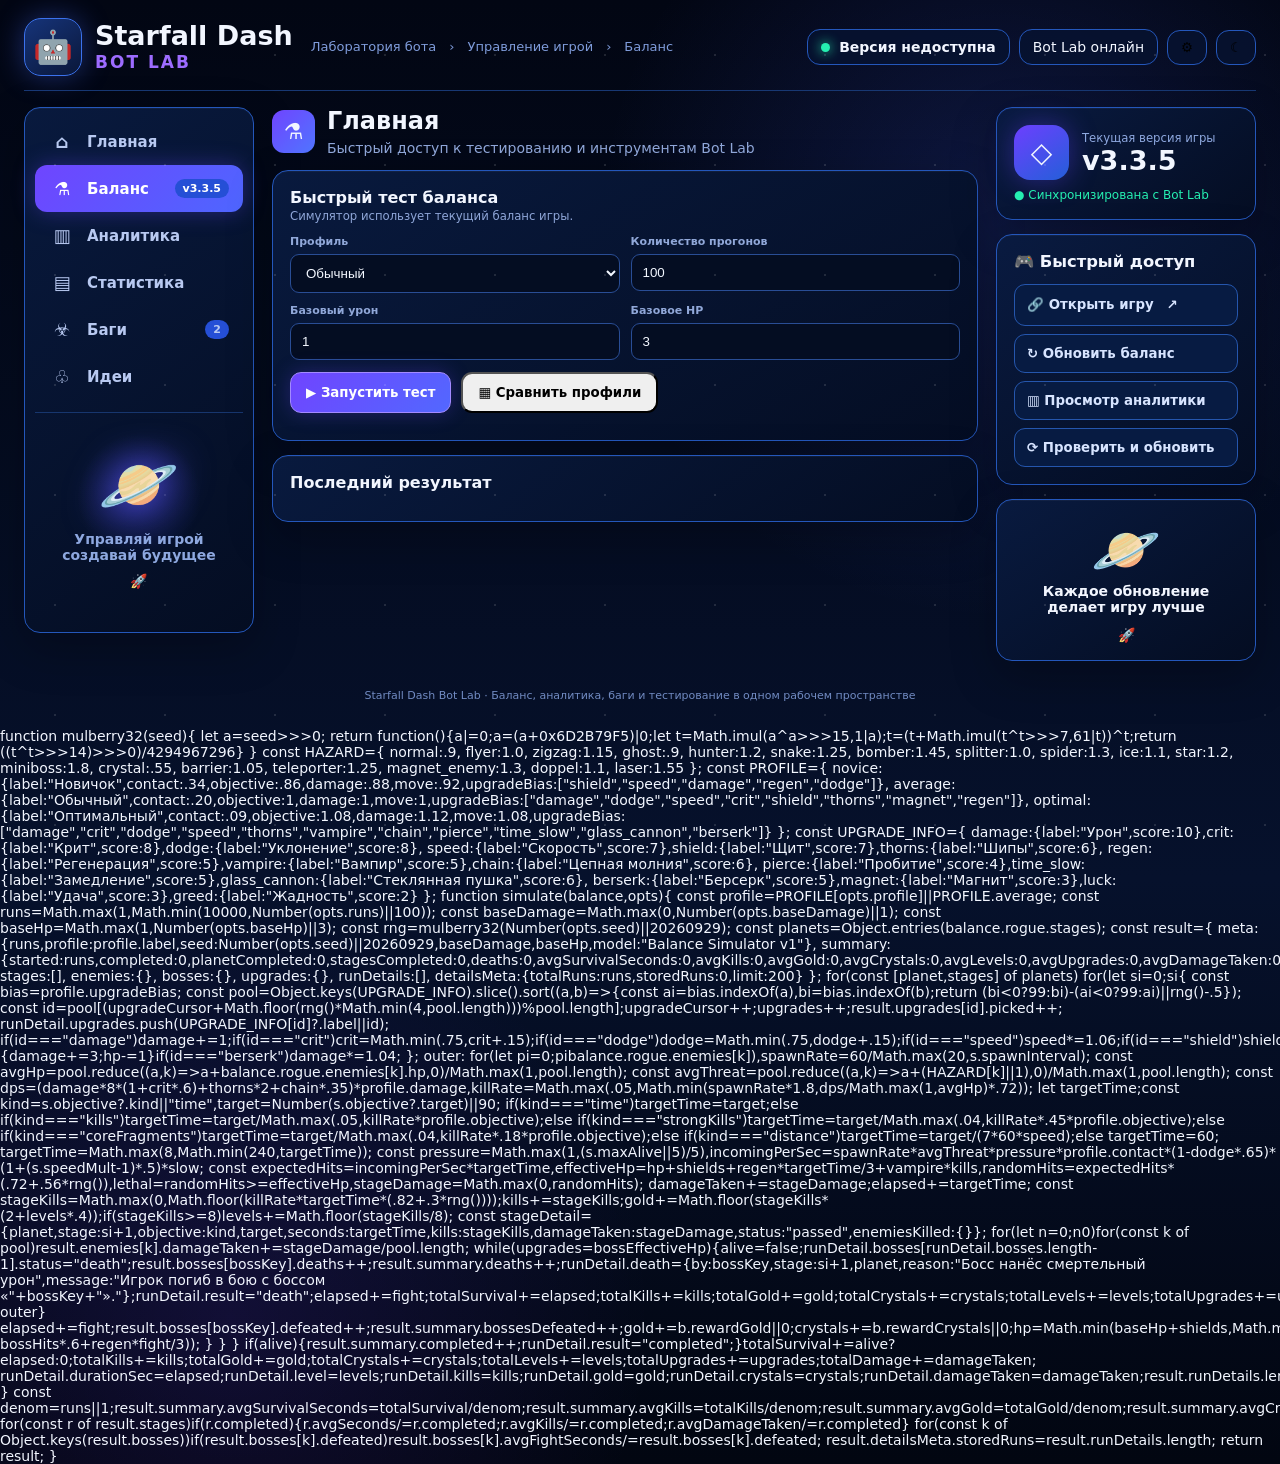
==== bot-lab/index.html @ e933d853 "Add web Bot Lab for GitHub Pages" ====
<!doctype html><html lang="ru"><head><meta charset="utf-8"><meta name="viewport" content="width=device-width,initial-scale=1"><title>Starfall Dash — Bot Lab</title><style>
:root{--bg:#030817;--panel:#071532;--panel2:#0a1b40;--panel3:#0d2350;--line:#2457bb;--line2:#3474ef;--text:#f2f6ff;--muted:#8fa6d8;--violet:#6f4cff;--violet2:#9a6cff;--cyan:#39ddff;--good:#25efb1;--danger:#ff557b}
*{box-sizing:border-box}html,body{margin:0;min-height:100%;background:var(--bg);color:var(--text);font:14px Inter,system-ui,-apple-system,Segoe UI,sans-serif}body{background:radial-gradient(circle at 78% 15%,rgba(67,94,255,.18),transparent 25%),radial-gradient(circle at 18% 90%,rgba(119,55,255,.13),transparent 25%),linear-gradient(180deg,#020613,#06112c 60%,#020611);overflow-x:hidden}body:before{content:"";position:fixed;inset:0;pointer-events:none;opacity:.12;background-image:radial-gradient(#fff 1px,transparent 1px);background-size:110px 110px}.app{max-width:1520px;margin:auto;padding:18px 24px 26px}.topbar{min-height:72px;display:flex;align-items:center;justify-content:space-between;gap:18px;border-bottom:1px solid #183873;padding-bottom:14px;margin-bottom:16px}.brand{display:flex;align-items:center;gap:13px;min-width:250px}.brand-icon{width:58px;height:58px;border-radius:17px;display:grid;place-items:center;font-size:32px;background:linear-gradient(145deg,#16347a,#0a1739);border:1px solid #3b72ed;box-shadow:0 0 28px rgba(71,105,255,.38)}.brand h1{margin:0;font-size:27px;line-height:1.05}.brand h1 span{display:block;color:#9d6cff;font-size:17px;letter-spacing:2px;margin-top:4px}.crumbs{color:#7f9cdb;font-size:13px;flex:1}.top-status{display:flex;align-items:center;gap:9px}.status,.top-chip{padding:9px 13px;border:1px solid #2457bb;border-radius:13px;background:rgba(7,19,48,.84);white-space:nowrap}.status{display:flex;gap:9px;align-items:center}.dot{width:9px;height:9px;border-radius:50%;background:var(--good);box-shadow:0 0 12px var(--good)}.layout{display:grid;grid-template-columns:230px minmax(0,1fr) 260px;gap:18px;align-items:start}.sidebar,.rightbar,.workspace{min-width:0}.side-card,.right-card,.panel{background:linear-gradient(145deg,rgba(9,27,65,.92),rgba(4,13,34,.94));border:1px solid #2457bb;border-radius:16px;box-shadow:0 16px 45px rgba(0,0,0,.25),inset 0 1px rgba(255,255,255,.04)}.side-card{padding:10px}.nav-btn{width:100%;border:0;background:transparent;color:#b8c9f1;padding:13px 14px;border-radius:12px;display:flex;align-items:center;gap:12px;font-size:15px;font-weight:800;text-align:left;cursor:pointer}.nav-btn:hover{background:#0b2451;color:#fff}.nav-btn.on{background:linear-gradient(135deg,#6f45ff,#4e66ff);color:#fff;box-shadow:0 0 22px rgba(101,73,255,.34)}.nav-icon{width:26px;text-align:center;font-size:18px}.nav-count{margin-left:auto;background:#254fd6;border-radius:10px;padding:3px 8px;font-size:11px}.side-art{height:210px;margin-top:12px;display:grid;place-items:center;text-align:center;padding:18px;color:#8ea8df;background:radial-gradient(circle at 50% 40%,rgba(77,80,255,.28),transparent 38%);border-top:1px solid #17366e}.planet-art{font-size:65px;filter:drop-shadow(0 0 20px #5e55ff);margin-bottom:8px}.right-card{padding:17px;margin-bottom:14px}.version-box{display:flex;align-items:center;gap:13px}.cube{width:55px;height:55px;border-radius:16px;display:grid;place-items:center;font-size:28px;background:linear-gradient(145deg,#6d3fff,#245fd9);box-shadow:0 0 28px rgba(101,66,255,.4)}.right-card h3{margin:0 0 6px}.version-big{font-size:27px;font-weight:900}.goodline{color:var(--good);font-size:12px;margin-top:8px}.quick{display:grid;gap:8px;margin-top:13px}.quick button,.action-btn{border:1px solid #2556ad;background:#071b42;color:#d7e4ff;border-radius:11px;padding:11px 12px;text-align:left;font-weight:750;cursor:pointer}.quick button:hover,.action-btn:hover{border-color:#5e85ff;background:#0b2452}.workspace section{display:none}.workspace section.active{display:block}.hero-title{display:flex;align-items:center;justify-content:space-between;gap:12px;margin-bottom:14px}.hero-title h2{margin:0;font-size:24px}.hero-title p{margin:5px 0 0;color:var(--muted)}.hero-icon{width:43px;height:43px;border-radius:12px;background:linear-gradient(135deg,#7044ff,#4f75ff);display:grid;place-items:center;font-size:22px}.title-left{display:flex;align-items:center;gap:12px}.panel{padding:17px;margin-bottom:14px}.panel-head{display:flex;justify-content:space-between;align-items:center;gap:12px;margin-bottom:12px}.panel-head h3{margin:0;font-size:16px}.panel-head small{color:var(--muted)}.balance-version{display:grid;grid-template-columns:1fr auto auto;gap:12px;align-items:center}.sync-badge{color:var(--good);border:1px solid #1c9879;border-radius:10px;padding:6px 10px;font-size:11px}.version-pill{font-size:20px;font-weight:900;background:linear-gradient(135deg,#6f49ff,#566cff);padding:9px 15px;border-radius:12px;box-shadow:0 0 20px rgba(102,72,255,.35)}.history-summary{display:flex;justify-content:space-between;align-items:center;gap:12px;border-top:1px solid #183568;padding-top:12px;margin-top:13px}.history-list .bug{margin:8px 0}.actions{display:flex;gap:10px;flex-wrap:wrap}.primary{border:1px solid #a38aff!important;background:linear-gradient(135deg,#7044ff,#5268ff)!important;color:#fff!important;box-shadow:0 0 20px rgba(101,70,255,.28)}button{font-family:inherit}.actions button{padding:11px 15px;border-radius:11px;font-weight:800;cursor:pointer}.balance-nav{display:flex;gap:8px;flex-wrap:wrap;margin-bottom:13px}.balance-nav-btn{border:1px solid #2457bb;background:#071a40;color:#aec5f5;border-radius:10px;padding:10px 14px;font-weight:800;cursor:pointer}.balance-nav-btn.active{background:linear-gradient(135deg,#7044ff,#4f6dff);color:#fff;border-color:#a98cff}.hidden{display:none!important}.balance-split{display:grid;grid-template-columns:310px minmax(0,1fr);gap:12px;min-height:560px}.entity-list,.entity-editor{background:rgba(4,15,38,.55);border:1px solid #173d83;border-radius:13px;overflow:hidden}.list-tools{display:flex;gap:7px;padding:10px;border-bottom:1px solid #173d83}.list-tools input{flex:1}.enemy-row{width:100%;border:0;border-bottom:1px solid #132f65;background:transparent;color:#dbe7ff;padding:10px;display:grid;grid-template-columns:35px 1fr 18px;gap:9px;align-items:center;text-align:left;cursor:pointer}.enemy-row:hover{background:#0b2452}.enemy-row.active{background:linear-gradient(90deg,#193e9c,#172d72);box-shadow:inset 3px 0 #8b63ff}.enemy-avatar{width:31px;height:31px;border-radius:9px;display:grid;place-items:center;background:#102d66;font-size:17px}.enemy-row small,.planet-title small,.stage-row small,.boss-card small,.modifier-card small{display:block;color:#829bd0;font-size:11px;margin-top:3px}.chev{color:#7fa0e5;font-size:21px}.entity-editor{padding:19px}.editor-head{display:flex;justify-content:space-between;gap:12px;align-items:flex-start}.eyebrow{font-size:10px;letter-spacing:1.5px;color:#8b6cff}.editor-head h2{margin:4px 0;font-size:22px}.editor-head p{color:var(--muted);margin:0}.entity-badge{border:1px solid #315fbf;border-radius:10px;padding:7px 10px;color:#bcd1ff}.subtabs{display:flex;gap:7px;margin:18px 0 14px}.subtab{border:1px solid #244f9f;background:#081a3e;color:#9fb7eb;border-radius:9px;padding:8px 12px}.subtab.active{background:#6944f5;color:#fff}.form-grid{display:grid;grid-template-columns:repeat(2,minmax(0,1fr));gap:11px}.field{display:flex;flex-direction:column;gap:6px}.field span{color:#91a8d9;font-size:11px;font-weight:800}.field input,.field select,.field textarea,.list-tools input{width:100%;border:1px solid #294d95;border-radius:9px;background:#040d22;color:#f3f7ff;padding:10px 11px;outline:none}.field input:focus,.field select:focus,.field textarea:focus{border-color:#6e86ff;box-shadow:0 0 0 2px rgba(102,88,255,.13)}.hint-card{margin-top:14px;padding:11px 13px;border:1px solid #1d427f;background:#081a3c;color:#9eb5e7;border-radius:10px}.editor-actions{display:flex;justify-content:flex-end;gap:9px;margin-top:16px}.editor-actions button{padding:10px 13px;border-radius:10px;cursor:pointer}.secondary{border:1px solid #2b56a5;background:#081a3e;color:#bcd0f4}.planet-card{border:1px solid #204b9b;border-radius:13px;background:#07183a;margin-bottom:11px;overflow:hidden}.planet-title{display:flex;justify-content:space-between;align-items:center;padding:14px 15px}.planet-title>div{display:flex;align-items:center;gap:10px}.planet-orb{width:31px;height:31px;border-radius:9px;display:grid;place-items:center;background:#183878;color:#a98aff}.stage-row{border-top:1px solid #16366f}.stage-row summary{list-style:none;display:grid;grid-template-columns:35px 1fr 20px;align-items:center;gap:10px;padding:12px 15px;cursor:pointer}.stage-row summary::-webkit-details-marker{display:none}.stage-row[open] .stage-arrow{transform:rotate(180deg)}.stage-num{width:28px;height:28px;border-radius:8px;background:#183b7b;display:grid;place-items:center;color:#b8d0ff;font-weight:900}.stage-body{padding:0 15px 15px;border-top:1px solid #102e63}.pool-title{font-size:12px;color:#92a9db;font-weight:800;margin:13px 0 8px}.pool-grid{display:flex;flex-wrap:wrap;gap:6px}.pool-chip{border:1px solid #234b96;border-radius:8px;padding:6px 8px;background:#081a3c;color:#bcd0f3;font-size:11px}.pool-chip:has(input:checked){border-color:#785cff;background:#201759;color:#fff}.pool-chip input{margin-right:5px}.boss-card{display:grid;grid-template-columns:48px 1fr;gap:12px;border:1px solid #214d9c;border-radius:13px;padding:13px;margin-bottom:10px;background:#071a3d}.boss-icon{width:44px;height:44px;border-radius:12px;display:grid;place-items:center;background:#1b2c67;font-size:24px}.boss-main>b{font-size:16px}.compact-settings{display:grid;grid-template-columns:48px 1fr;gap:12px;border:1px solid #214d9c;border-radius:13px;padding:16px}.compact-settings .form-grid{grid-column:1/-1}.settings-icon{width:44px;height:44px;border-radius:12px;background:#183b7b;display:grid;place-items:center;font-size:22px}.compact-settings h3{margin:2px 0 5px}.compact-settings p{margin:0;color:var(--muted)}.modifier-grid,.overview-grid{display:grid;grid-template-columns:repeat(3,1fr);gap:11px}.modifier-card,.overview-card{border:1px solid #214d9c;border-radius:13px;padding:14px;background:#071a3d}.modifier-card>b,.overview-card>b{display:block;font-size:16px}.modifier-card small,.overview-card small{margin-bottom:10px}.overview-card strong{display:block;margin-top:10px}.mini-bars{height:70px;display:flex;align-items:end;gap:7px;margin-top:12px}.mini-bars i{flex:1;background:linear-gradient(180deg,#8b61ff,#315fe5);border-radius:5px 5px 2px 2px}.metric-grid{display:grid;grid-template-columns:repeat(4,1fr);gap:10px}.metric{border:1px solid #204b97;background:#071a3d;border-radius:12px;padding:12px;color:#91a8d8}.metric b{display:block;color:#fff;font-size:19px;margin-top:5px}.table-wrap{overflow:auto}.table{width:100%;border-collapse:collapse}.table th,.table td{padding:9px;border-bottom:1px solid #16356b;text-align:left}.table th{color:#8fa9dc;font-size:11px}.bug{border:1px solid #204b97;background:#071a3d;border-radius:11px;padding:12px}.bug-title{font-weight:850}.bug-meta{display:flex;gap:6px;flex-wrap:wrap;margin-top:8px}.pill{display:inline-block;border:1px solid #2a57a8;border-radius:8px;padding:4px 7px;color:#bcd0f4;font-size:11px}.bug-content{margin-top:10px;color:#b7c9ec}.bug-actions{display:flex;gap:7px;flex-wrap:wrap}.bug-actions button{border:1px solid #2b56a5;background:#091d43;color:#cbd9f6;padding:7px 9px;border-radius:8px;cursor:pointer}.filter-row{display:grid;grid-template-columns:repeat(4,1fr);gap:9px}.footer-note{margin-top:14px;text-align:center;color:#718bc2;font-size:11px}@media(max-width:1150px){.layout{grid-template-columns:190px minmax(0,1fr)}.rightbar{display:none}.metric-grid{grid-template-columns:repeat(3,1fr)}}@media(max-width:800px){.app{padding:10px}.topbar{align-items:flex-start}.crumbs{display:none}.top-status .top-chip{display:none}.layout{display:block}.sidebar{margin-bottom:10px}.side-card{display:flex;overflow:auto}.nav-btn{min-width:120px;justify-content:center}.side-art{display:none}.balance-split{grid-template-columns:1fr}.entity-list{max-height:310px;overflow:auto}.modifier-grid,.overview-grid{grid-template-columns:1fr}.form-grid{grid-template-columns:1fr}.metric-grid{grid-template-columns:repeat(2,1fr)}.balance-version{grid-template-columns:1fr}.filter-row{grid-template-columns:1fr 1fr}}
</style></head><body>
<div class="app">
<header class="topbar">
  <div class="brand"><div class="brand-icon">🤖</div><div><h1>Starfall Dash <span>BOT LAB</span></h1></div></div>
  <div class="crumbs">Лаборатория бота　›　Управление игрой　›　Баланс</div>
  <div class="top-status"><div class="status"><i class="dot"></i><b id="gameVersion">Игра v—</b></div><div class="top-chip"><i class="dot"></i> Bot Lab онлайн</div><button class="top-chip" type="button">⚙</button><button class="top-chip" type="button">☾</button></div>
</header>
<div class="layout">
<aside class="sidebar"><div class="side-card">
  <button class="nav-btn" data-x="test"><span class="nav-icon">⌂</span>Главная</button>
  <button class="nav-btn on" data-x="bal"><span class="nav-icon">⚗</span>Баланс <span class="nav-count" id="navVersion">v3.3.5</span></button>
  <button class="nav-btn" data-x="analytics"><span class="nav-icon">▥</span>Аналитика</button>
  <button class="nav-btn" data-x="stats"><span class="nav-icon">▤</span>Статистика</button>
  <button class="nav-btn" data-x="bugs"><span class="nav-icon">☣</span>Баги <span class="nav-count">2</span></button>
  <button class="nav-btn" type="button" onclick="location.href='/ideas?token='+encodeURIComponent(t)"><span class="nav-icon">♧</span>Идеи</button>
  <div class="side-art"><div><div class="planet-art">🪐</div><b>Управляй игрой<br>создавай будущее</b><div style="margin-top:10px">🚀</div></div></div>
</div></aside>
<main class="workspace">
<section id="test" class="active">
  <div class="hero-title"><div class="title-left"><div class="hero-icon">⚗</div><div><h2>Главная</h2><p>Быстрый доступ к тестированию и инструментам Bot Lab</p></div></div></div>
  <div class="panel"><div class="panel-head"><div><h3>Быстрый тест баланса</h3><small>Симулятор использует текущий баланс игры.</small></div></div><div class="form-grid"><label class="field"><span>Профиль</span><select id="p"><option value="average">Обычный</option><option value="novice">Новичок</option><option value="optimal">Оптимальный</option></select></label><label class="field"><span>Количество прогонов</span><input id="n" type="number" value="100"></label><label class="field"><span>Базовый урон</span><input id="d" type="number" value="1"></label><label class="field"><span>Базовое HP</span><input id="hp" type="number" value="3"></label></div><div class="actions" style="margin-top:12px"><button id="go" class="primary">▶ Запустить тест</button><button id="all">▦ Сравнить профили</button></div><div id="msg" style="margin-top:10px;color:#8fa9dc"></div></div>
  <div class="panel"><div class="panel-head"><h3>Последний результат</h3></div><div id="sum" class="metric-grid"></div></div>
</section>
<section id="stats">
  <div class="hero-title"><div class="title-left"><div class="hero-icon">▤</div><div><h2>Статистика теста</h2><p>Не только цифры: кто кого победил, где погиб игрок, как прошёл каждый этап и какие улучшения были выбраны.</p></div></div></div>
  <div class="panel"><div id="statsSum" class="metric-grid"></div></div>
  <div class="panel"><h3>Что произошло в тесте</h3><div id="statsStory"></div></div>
  <div class="panel"><h3>Каждый забег</h3><div id="statsRuns"></div></div>
  <div class="panel"><h3>Этапы</h3><div class="table-wrap"><table class="table" id="st"></table></div></div>
  <div class="panel"><h3>Враги — кто кого победил</h3><div class="table-wrap"><table class="table" id="en"></table></div></div>
  <div class="panel"><h3>Боссы</h3><div class="table-wrap"><table class="table" id="bo"></table></div></div>
  <div class="panel"><h3>Улучшения</h3><div id="up"></div></div>
</section>
<section id="analytics">
  <div class="hero-title"><div class="title-left"><div class="hero-icon">▥</div><div><h2>Аналитика игры</h2><p>Реальные игровые сессии, забеги и результаты игроков.</p></div></div><div class="actions"><button id="analyticsRefresh">↻ Обновить</button><button id="analyticsClear">Очистить</button></div></div>
  <div id="analyticsMsg" class="footer-note"></div><div id="analyticsSum" class="metric-grid"></div>
  <div class="panel"><h3>Сессии</h3><div class="table-wrap"><table class="table" id="analyticsSessions"></table></div></div>
  <div class="panel"><div class="form-grid"><div><h3>Режимы</h3><div id="analyticsModes"></div></div><div><h3>Персонажи</h3><div id="analyticsCharacters"></div></div><div><h3>Этапы</h3><div id="analyticsStages"></div></div><div><h3>Улучшения</h3><div id="analyticsUpgrades"></div></div></div><h3 style="margin-top:18px">Причины смерти</h3><div id="analyticsDeaths"></div></div>
</section>
<section id="bal">
  <div class="hero-title"><div class="title-left"><div class="hero-icon">⚗</div><div><h2>Баланс игры</h2><p>Настройка врагов, этапов, планет и механик игры</p></div></div></div>
  <div class="panel">
    <div class="balance-version"><div><b>📦 Версия баланса</b> <span class="sync-badge">● Синхронизирована с игрой</span><div style="margin-top:8px;color:#829bd0;font-size:12px">Последнее обновление: <span id="balanceUpdated">—</span></div></div><div class="version-pill" id="balanceVersion">v—</div><button class="action-btn" onclick="document.getElementById('historyPanel').scrollIntoView({behavior:'smooth'})">История обновлений <span id="updateHistoryCount">(0)</span>　›</button></div>
  </div>
  <div class="panel"><div class="actions"><button id="gh" class="primary">☁️ Сохранить в GitHub</button><button id="loc">💾 Сохранить черновик</button></div><div id="bs" style="margin-top:10px;color:#91a8d8"></div></div>
  <div id="editor"></div>
  <div class="panel" id="historyPanel"><div class="panel-head"><h3>📜 История обновлений</h3><span id="updateHistoryCountBottom">(0)</span></div><div id="updateHistory" class="history-list"></div></div>
</section>
<section id="bugs">
  <div class="hero-title"><div class="title-left"><div class="hero-icon">☣</div><div><h2>Баги</h2><p>Отслеживание проблем игры и их исправлений.</p></div></div><div class="actions"><button id="refreshBugs">↻ Обновить</button><button id="toggleAddBug">➕ Добавить новый баг</button></div></div>
  <div class="panel"><div class="filter-row"><label class="field"><span>Статус</span><select id="bugFilterStatus"><option value="all">Все</option><option value="open">Не исправлен</option><option value="fixed">Исправлен</option></select></label><label class="field"><span>Приоритет</span><select id="bugFilterPriority"><option value="all">Все</option><option value="critical">Критический</option><option value="high">Высокий</option><option value="medium">Средний</option><option value="low">Низкий</option></select></label><label class="field"><span>Версия</span><select id="bugFilterVersion"><option value="all">Все версии</option></select></label><div style="align-self:end;color:#829bd0;padding:10px 0" id="bugFilterSummary">Показано: —</div></div></div>
  <div class="panel" id="addBugForm" style="display:none"><div class="form-grid"><label class="field"><span>Название</span><input id="bugTitle"></label><label class="field"><span>Приоритет</span><select id="bugPriority"><option value="high">Высокий</option><option value="medium">Средний</option><option value="low">Низкий</option><option value="critical">Критический</option></select></label></div><label class="field" style="margin-top:10px"><span>Описание</span><textarea id="bugDescription"></textarea></label><button id="addBug" class="primary" style="margin-top:10px">Добавить</button></div>
  <div id="bugList"></div><div id="bugMsg" class="footer-note"></div><div class="actions" style="margin-top:10px"><button id="saveBugs" class="primary">☁️ Сохранить баги в GitHub</button></div>
</section>
</main>
<aside class="rightbar">
  <div class="right-card"><div class="version-box"><div class="cube">◇</div><div><small style="color:#8ea8df">Текущая версия игры</small><div class="version-big" id="rightVersion">v3.3.5</div></div></div><div class="goodline">● Синхронизирована с Bot Lab</div></div>
  <div class="right-card"><h3>🎮 Быстрый доступ</h3><div class="quick"><button onclick="window.open('https://wertretwetrertew-a11y.github.io/Starfall-Dash-1.1/','_blank')">🔗 Открыть игру　↗</button><button onclick="document.querySelector('[data-x=bal]').click()">↻ Обновить баланс</button><button onclick="document.querySelector('[data-x=analytics]').click()">▥ Просмотр аналитики</button><button id="updateBotLabBtn" onclick="checkAndUpdateBotLab()">⟳ Проверить и обновить</button></div></div>
  <div class="right-card" style="text-align:center"><div style="font-size:56px">🪐</div><b>Каждое обновление<br>делает игру лучше</b><div style="margin-top:12px">🚀</div></div>
</aside>
</div>
<div class="footer-note">Starfall Dash Bot Lab · Баланс, аналитика, баги и тестирование в одном рабочем пространстве</div>
</div>
<script>const t=new URLSearchParams(location.search).get('token'),$=x=>document.getElementById(x);let data,last;document.querySelectorAll('[data-x]').forEach(b=>b.onclick=()=>{document.querySelectorAll('[data-x]').forEach(x=>x.classList.remove('on'));b.classList.add('on');['test','stats','analytics','bal','bugs'].forEach(x=>$(x).style.display=x==b.dataset.x?'block':'none');if(b.dataset.x==='bugs')loadBugs();if(b.dataset.x==='analytics')loadAnalytics();if(b.dataset.x==='bal')loadVersion()});async function checkAndUpdateBotLab(){
  const b=$('updateBotLabBtn');
  if(b){b.disabled=true;b.textContent='⟳ Проверяю GitHub…'}
  try{
    const r=await fetch('/api/update?token='+encodeURIComponent(t),{method:'POST',cache:'no-store'});
    const j=await r.json();
    if(j.updated){
      if(b)b.textContent='⟳ Перезапускаю Bot Lab…';
      if($('gameVersion'))$('gameVersion').textContent='Обновление установлено. Жду перезапуска новой версии…';
      const targetCommit=String(j.commit||'');
      const startedAt=Date.now();
      const waitForNewServer=async()=>{
        try{
          const vr=await fetch('/api/version?token='+encodeURIComponent(t)+'&ts='+Date.now(),{cache:'no-store'});
          const vj=await vr.json();
          if(!targetCommit || String(vj.commit||'')===targetCommit){
            if(b)b.textContent='✅ Bot Lab обновлён';
            location.replace(location.pathname+'?token='+encodeURIComponent(t)+'&updated='+Date.now());
            return;
          }
        }catch(e){}
        if(Date.now()-startedAt<20000){
          setTimeout(waitForNewServer,500);
          return;
        }
        if(b){b.disabled=false;b.textContent='⚠️ Bot Lab не перезапустился'}
        if($('gameVersion'))$('gameVersion').textContent='Обновление скачано, но Bot Lab не ответил новой версией. Нажми «Проверить и обновить» ещё раз.';
      };
      setTimeout(waitForNewServer,900);
    }else{
      if(b){b.disabled=false;b.textContent='✅ Всё актуально'}
      if($('gameVersion'))$('gameVersion').textContent='Игра v'+(j.version||'—')+' · обновлений нет';
      setTimeout(()=>{if(b){b.disabled=false;b.textContent='⟳ Проверить и обновить'}},2500);
    }
  }catch(e){
    if(b){b.disabled=false;b.textContent='⚠️ Ошибка обновления'}
    if($('gameVersion'))$('gameVersion').textContent='Ошибка проверки: '+e.message;
    setTimeout(()=>{if(b)b.textContent='⟳ Проверить и обновить'},3000);
  }
}
async function loadVersion(){
  try{
    const r=await fetch('/api/version?token='+encodeURIComponent(t)+'&ts='+Date.now(),{cache:'no-store'});
    const j=await r.json();
    $('gameVersion').textContent='Игра v'+j.version;
    $('balanceVersion').textContent='v'+j.version;
    if($('rightVersion'))$('rightVersion').textContent='v'+j.version;
    if($('navVersion'))$('navVersion').textContent='v'+j.version;
  }catch(e){
    $('gameVersion').textContent='Версия недоступна';
    $('balanceVersion').textContent='—';
  }
  try{
    const r=await fetch('/api/updates?token='+encodeURIComponent(t)+'&ts='+Date.now(),{cache:'no-store'});
    const j=await r.json();
    const list=j.updates||[];
    $('balanceVersion').textContent='v'+(j.currentVersion||'—');
    $('balanceUpdated').textContent=list.length?new Date(list[0].date).toLocaleString('ru-RU'):'—';
    $('updateHistoryCount').textContent='('+list.length+')';
    if($('updateHistoryCountBottom'))$('updateHistoryCountBottom').textContent='('+list.length+')';
    $('updateHistory').innerHTML=list.length?list.slice(0,20).map(x=>'<div class="bug" style="margin:7px 0"><div class="bug-title">📦 v'+esc(x.version)+' — '+esc(x.title||'Обновление')+'</div><div class="bug-meta"><span class="pill">'+esc(new Date(x.date).toLocaleString('ru-RU'))+'</span>'+(x.commit?'<span class="pill">commit '+esc(String(x.commit).slice(0,7))+'</span>':'')+'</div>'+(x.summary?'<div style="margin-top:6px;color:#d7e2ff;font-size:12px">📝 '+esc(x.summary)+'</div>':'')+(Array.isArray(x.changes)&&x.changes.length?'<small style="opacity:.62">Технически: '+esc(x.changes.slice(0,8).join(', '))+(x.changes.length>8?'…':'')+'</small>':'')+'</div>').join(''):'<small>История пока пуста.</small>';
  }catch(e){$('updateHistory').innerHTML='<small>Не удалось загрузить историю обновлений: '+esc(e.message)+'</small>'}
}const BALANCE_DRAFT_KEY='starfall-bot-lab-balance-draft-v1';
function cloneData(v){return JSON.parse(JSON.stringify(v))}
function saveDraft(showMessage=true){
  try{
    collect();
    localStorage.setItem(BALANCE_DRAFT_KEY,JSON.stringify({savedAt:Date.now(),data:data}));
    if(showMessage){$('bs').className='good';$('bs').textContent='✅ Черновик сохранён в этом браузере. Его можно потом отправить в GitHub.'}
    return true;
  }catch(e){
    if(showMessage){$('bs').className='';$('bs').textContent='❌ Не удалось сохранить черновик: '+e.message}
    return false;
  }
}
function clearDraft(){try{localStorage.removeItem(BALANCE_DRAFT_KEY)}catch{}}
function restoreDraft(base){
  try{
    const raw=localStorage.getItem(BALANCE_DRAFT_KEY);
    if(!raw)return base;
    const draft=JSON.parse(raw);
    if(!draft||!draft.data)return base;
    data=draft.data;
    $('bs').className='good';
    $('bs').textContent='📝 Восстановлен локальный черновик от '+new Date(draft.savedAt||Date.now()).toLocaleString('ru-RU')+'. Нажми «Сохранить в GitHub», когда всё будет готово.';
    return data;
  }catch(e){clearDraft();return base}
}
async function load(){
  const base=await(await fetch('/api/balance?token='+encodeURIComponent(t))).json();
  data=restoreDraft(base);
  renderEditor();
}
let bugData={version:1,nextId:1,bugs:[]};
const bugPriority={critical:'🔴 Критический',high:'🟠 Высокий',medium:'🟡 Средний',low:'🟢 Низкий'};
const bugStatus={open:'❌ Не исправлен',fixed:'✅ Исправлен'};
async function loadBugs(){try{let r=await fetch('/api/bugs?token='+encodeURIComponent(t)+'&ts='+Date.now(),{cache:'no-store'});if(!r.ok)throw new Error('HTTP '+r.status);let fresh=await r.json();bugData={version:fresh.version||1,nextId:fresh.nextId||1,bugs:Array.isArray(fresh.bugs)?fresh.bugs:[]};renderBugVersionFilter();renderBugs()}catch(e){$('bugMsg').textContent='❌ Не удалось загрузить список багов: '+e.message}}
function versionParts(v){return String(v||'').replace(/^v/i,'').split('.').map(x=>{let n=Number(x);return Number.isFinite(n)?n:0})}
function versionSort(a,b){let A=versionParts(a),B=versionParts(b);for(let i=0;i<3;i++){if((A[i]||0)!==(B[i]||0))return (B[i]||0)-(A[i]||0)}return String(b).localeCompare(String(a))}
function renderBugVersionFilter(){let el=$('bugFilterVersion');if(!el)return;const current=el.value||'all';const versions=[...new Set(bugData.bugs.filter(b=>b.version).map(b=>String(b.version)))].sort(versionSort);el.innerHTML='<option value="all">Все версии</option>'+versions.map(v=>'<option value="'+esc(v)+'">v'+esc(v)+'</option>').join('');el.value=versions.includes(current)?current:'all'}
function esc(s){return String(s??'').replace(/[&<>"']/g,m=>({'&':'&amp;','<':'&lt;','>':'&gt;','"':'&quot;',"'":'&#39;'}[m]))}
function renderBugs(){
 bugData.bugs.sort((a,b)=>String(b.createdAt).localeCompare(String(a.createdAt))||Number(b.id)-Number(a.id));
 const fs=$('bugFilterStatus')?.value||'all',fp=$('bugFilterPriority')?.value||'all',fv=$('bugFilterVersion')?.value||'all';
 const filtered=bugData.bugs.filter(b=>(fs==='all'||b.status===fs)&&(fp==='all'||b.priority===fp)&&(fv==='all'||String(b.version||'')===fv));
 $('bugFilterSummary').textContent='Показано: '+filtered.length+' из '+bugData.bugs.length;
 $('bugList').innerHTML=filtered.length?filtered.map(b=>'<div class="bug '+esc(b.priority)+' bug-collapsed" data-bug-card="'+b.id+'"><button class="bug-toggle" type="button" data-bug-toggle="'+b.id+'"><span class="bug-toggle-title">#'+b.id+' — '+esc(b.title)+'</span><span class="bug-toggle-icon">▸</span></button><div class="bug-content" data-bug-content="'+b.id+'"><div class="bug-meta"><span class="pill">'+bugPriority[b.priority]+'</span><span class="pill">'+bugStatus[b.status]+'</span><span class="pill">'+(b.version?('📦 v'+esc(b.version)):'📦 Версия не указана')+'</span><span class="pill">'+esc(b.createdAt)+'</span></div><div class="bug-view"><div>'+esc(b.description)+'</div><div class="bug-actions" style="margin-top:12px"><button type="button" data-bug-edit="'+b.id+'">✏️ Редактировать</button></div></div><div class="bug-edit" style="display:none"><div class="grid"><label class="field"><span>Название</span><input data-bug-title="'+b.id+'" value="'+esc(b.title)+'"></label><label class="field"><span>Приоритет</span><select data-bug-priority="'+b.id+'">'+Object.keys(bugPriority).map(x=>'<option value="'+x+'" '+(x===b.priority?'selected':'')+'>'+bugPriority[x]+'</option>').join('')+'</select></label></div><label class="field" style="margin-top:10px"><span>Описание</span><textarea data-bug-description="'+b.id+'">'+esc(b.description)+'</textarea></label><label class="field" style="margin-top:10px"><span>Статус</span><select data-bug-status="'+b.id+'">'+Object.keys(bugStatus).map(x=>'<option value="'+x+'" '+(x===b.status?'selected':'')+'>'+bugStatus[x]+'</option>').join('')+'</select></label><label class="field" style="margin-top:10px"><span>Версия исправления</span><input data-bug-version="'+b.id+'" value="'+esc(b.version||'')+'" placeholder="Например, 1.1.0"></label><div style="margin-top:12px"><button class="primary" type="button" data-bug-save-edit="'+b.id+'">💾 Сохранить изменения</button><button type="button" data-bug-cancel-edit="'+b.id+'" style="margin-left:8px">Отмена</button></div></div>'+(b.fixedAt?'<small>Исправлен: '+esc(b.fixedAt)+(b.commit?' · '+esc(b.commit.slice(0,7)):'')+'</small>':'')+'</div></div>').join(''):'<div class="card">По выбранным фильтрам багов нет.</div>';
 document.querySelectorAll('[data-bug-toggle]').forEach(e=>e.onclick=()=>{let card=document.querySelector('[data-bug-card="'+e.dataset.bugToggle+'"]');if(!card)return;let open=card.classList.toggle('bug-open');e.querySelector('.bug-toggle-icon').textContent=open?'▾':'▸'});
 document.querySelectorAll('[data-bug-edit]').forEach(e=>e.onclick=()=>{let card=document.querySelector('[data-bug-card="'+e.dataset.bugEdit+'"]');if(card){card.querySelector('.bug-view').style.display='none';card.querySelector('.bug-edit').style.display='block'}});
 document.querySelectorAll('[data-bug-cancel-edit]').forEach(e=>e.onclick=()=>renderBugs());
 document.querySelectorAll('[data-bug-save-edit]').forEach(e=>e.onclick=()=>{let b=bugData.bugs.find(x=>x.id==e.dataset.bugSaveEdit);if(!b)return;const title=document.querySelector('[data-bug-title="'+b.id+'"]').value.trim();if(!title){alert('Введите название бага.');return}b.title=title;b.description=document.querySelector('[data-bug-description="'+b.id+'"]').value.trim();b.priority=document.querySelector('[data-bug-priority="'+b.id+'"]').value;b.status=document.querySelector('[data-bug-status="'+b.id+'"]').value==='fixed'?'fixed':'open';b.fixedAt=b.status==='fixed'?(b.fixedAt||new Date().toISOString().slice(0,10)):null;b.version=b.status==='fixed'?(document.querySelector('[data-bug-version="'+b.id+'"]').value.trim()||null):null;renderBugVersionFilter();renderBugs();$('bugMsg').textContent='Изменения сохранены локально. Нажми «Сохранить в GitHub», чтобы отправить их.'});
}
$('refreshBugs').onclick=loadBugs;
$('bugFilterStatus').onchange=renderBugs;
$('bugFilterPriority').onchange=renderBugs;
$('bugFilterVersion').onchange=renderBugs;
$('toggleAddBug').onclick=()=>{let f=$('addBugForm'),open=f.style.display!=='none';f.style.display=open?'none':'block';$('toggleAddBug').textContent=open?'➕ Добавить новый баг':'✖ Скрыть форму'};
$('addBug').onclick=()=>{let title=$('bugTitle').value.trim();if(!title){$('bugMsg').textContent='Введите название бага.';return}bugData.bugs.unshift({id:bugData.nextId++,title,priority:$('bugPriority').value,status:'open',createdAt:new Date().toISOString().slice(0,10),fixedAt:null,commit:null,description:$('bugDescription').value.trim()});$('bugTitle').value='';$('bugDescription').value='';renderBugs();$('bugMsg').textContent='Баг добавлен. Не забудь сохранить.'};
$('saveBugs').onclick=async()=>{let b=$('saveBugs');b.disabled=true;b.textContent='⏳ Сохраняем в GitHub…';$('bugMsg').textContent='';try{let r=await fetch('/api/bugs?token='+encodeURIComponent(t),{method:'POST',headers:{'content-type':'application/json'},body:JSON.stringify({...bugData,push:true})}),j=await r.json();if(j.success){sessionStorage.setItem('botLabTab','bugs');$('bugMsg').innerHTML='✅ Баги реально сохранены в GitHub. Commit: '+j.sha.slice(0,7)+'<br><small>Страница обновится автоматически…</small>';if(j.bugs){bugData.bugs=j.bugs;renderBugs()}setTimeout(()=>location.reload(),900)}else{$('bugMsg').textContent=j.message||'Ошибка сохранения';b.disabled=false;b.textContent='☁️ Сохранить в GitHub'}}catch(e){$('bugMsg').textContent='❌ Ошибка: '+e.message;b.disabled=false;b.textContent='☁️ Сохранить в GitHub'}};
async function loadAnalytics(){try{const r=await fetch('/api/analytics?token='+encodeURIComponent(t));const a=await r.json();renderAnalytics(a)}catch(e){$('analyticsMsg').textContent='❌ Не удалось загрузить аналитику: '+e.message}}
async function loadAnalyticsSessions(){try{const r=await fetch('/api/analytics/sessions?token='+encodeURIComponent(t));const j=await r.json();const s=j.sessions||[];$('analyticsSessions').innerHTML='<tr><th>Дата</th><th>Сессия</th><th>Длительность</th><th>Забеги</th><th>Режим</th><th>Версия</th></tr>'+(s.length?s.map(x=>'<tr><td>'+esc(new Date(x.startedAt||Date.now()).toLocaleString('ru-RU'))+'</td><td><code>'+esc(String(x.sessionId||'').slice(-10))+'</code></td><td>'+fmt(x.durationSec||0)+'</td><td><details><summary>'+((x.runs||[]).length)+' заб.</summary>'+((x.runs||[]).map((r,i)=>'<div style="padding:6px 0;border-bottom:1px solid #1d315c"><b>#'+(i+1)+'</b> '+esc(r.result||'—')+' · '+esc(r.mode||'—')+' · ур. '+Number(r.level||0)+' · '+fmt(r.runTime||0)+' · ☠ '+Number(r.kills||0)+(r.deathReason?' · '+esc(r.deathReason):'')+'</div>').join('')||'Нет забегов')+'</details></td><td>'+esc(x.lastMode||'—')+'</td><td>'+esc(x.gameVersion||'—')+'</td></tr>').join(''):'<tr><td colspan="6">Пока нет сохранённых сессий</td></tr>')}catch(e){$('analyticsSessions').innerHTML='<tr><td colspan="6">❌ '+esc(e.message)+'</td></tr>'}}
function rows(title,arr){const names={rogue:'Рогалик',survival:'Выживание',classic:'Классика',normal:'Обычный',unknown:'Неизвестно',novice:'Новичок',average:'Обычный',optimal:'Оптимальный'};return '<tr><th>'+title+'</th><th>Количество</th></tr>'+((arr&&arr.length)?arr.map(x=>'<tr><td>'+esc(names[x[0]]||x[0])+'</td><td>'+x[1]+'</td></tr>').join(''):'<tr><td colspan="2">Пока нет данных</td></tr>')}
function renderAnalytics(a){
 $('analyticsSum').innerHTML=metric('События',a.events)+metric('Игровые сеансы',a.sessions)+metric('Забеги',a.runs)+metric('Завершённые забеги',a.completed)+metric('Завершённые смертью',a.deaths)+metric('Доля завершённых',((a.completionRate||0)*100).toFixed(1)+'%')+metric('Средняя длительность',fmt(a.avgRunTime||0))+metric('Средний достигнутый уровень',(a.avgLevel||0).toFixed(1))+metric('Убитые враги',a.totalKills||0)+metric('Опыт',a.totalXP||0)+metric('Золото',a.totalGold||0)+metric('Боссы (победы / встречи)',((a.bossWins||0)+' / '+(a.bosses||0)));
 $('analyticsModes').innerHTML=rows('Режим игры',a.byMode);
 $('analyticsCharacters').innerHTML=rows('Персонаж',a.byCharacter);
 $('analyticsStages').innerHTML=rows('Этап',a.byStage);
 $('analyticsUpgrades').innerHTML=rows('Улучшение',a.byUpgrade);
 $('analyticsDeaths').innerHTML=rows('Причина',a.byDeath);
 $('analyticsMsg').textContent='Последнее обновление: '+new Date(a.updatedAt||Date.now()).toLocaleString('ru-RU');
}
$('analyticsRefresh').onclick=loadAnalytics;
$('analyticsClear').onclick=async()=>{if(!confirm('Удалить локальную игровую аналитику?'))return;try{let r=await fetch('/api/analytics?token='+encodeURIComponent(t),{method:'DELETE'});let j=await r.json();$('analyticsMsg').textContent=j.success?'✅ Аналитика очищена.':'❌ Не удалось очистить';loadAnalytics()}catch(e){$('analyticsMsg').textContent='❌ '+e.message}};
loadAnalyticsSessions();
function metric(a,b){return '<div class="metric">'+a+'<b>'+b+'</b></div>'}function pct(a,b){return b?(a/b*100).toFixed(1):0}function fmt(x){x=+x||0;return Math.floor(x/60)+':'+String(Math.floor(x%60)).padStart(2,'0')}async function run(profile){$('msg').textContent='⏳ Тест...';let r=await fetch('/api/run?token='+encodeURIComponent(t),{method:'POST',headers:{'content-type':'application/json'},body:JSON.stringify({profile,runs:+$('n').value,baseDamage:+$('d').value,baseHp:+$('hp').value,seed:20260929})});last=await r.json();$('msg').textContent='✅ Готово';render(last);document.querySelector('[data-x="stats"]').click()}$('go').onclick=()=>run($('p').value);$('all').onclick=async()=>{let z=[];for(let p of ['novice','average','optimal']){let r=await fetch('/api/run?token='+encodeURIComponent(t),{method:'POST',headers:{'content-type':'application/json'},body:JSON.stringify({profile:p,runs:+$('n').value,baseDamage:+$('d').value,baseHp:+$('hp').value,seed:20260929})});z.push(await r.json())}$('msg').innerHTML=z.map(x=>x.meta.profile+': <b>'+pct(x.summary.completed,x.summary.started)+'%</b>').join(' · ');last=z[1];render(last);document.querySelector('[data-x="stats"]').click()};function render(r){const enName=k=>(typeof enemyNames!=='undefined'&&enemyNames[k])||k;$('sum').innerHTML=metric('Полное прохождение',pct(r.summary.completed,r.summary.started)+'%')+metric('Смерти',r.summary.deaths)+metric('Этапы',r.summary.stagesCompleted)+metric('Боссы (победы / встречи)',r.summary.bossesDefeated+'/'+r.summary.bossesAttempted)+metric('Время',fmt(r.summary.avgSurvivalSeconds))+metric('Убитые враги',r.summary.avgKills.toFixed(1))+metric('Урон',r.summary.avgDamageTaken.toFixed(1));if($('statsSum'))$('statsSum').innerHTML=$('sum').innerHTML;$('st').innerHTML='<tr><th>Планета</th><th>Этап</th><th>Попытки</th><th>Прошли</th><th>%</th></tr>'+r.stages.map(s=>'<tr><td>'+s.planet+'</td><td>'+s.stage+'</td><td>'+s.attempts+'</td><td>'+s.completed+'</td><td>'+pct(s.completed,s.attempts)+'%</td></tr>').join('');$('en').innerHTML='<tr><th>Враг</th><th>Убит игроком</th><th>Убил игрока</th><th>Получил урона</th></tr>'+Object.entries(r.enemies).map(([k,e])=>'<tr><td>'+esc(enName(k))+'</td><td>'+e.killed+'</td><td class="'+(e.deaths?'bad':'')+'">'+e.deaths+'</td><td>'+e.damageTaken.toFixed(1)+'</td></tr>').join('');$('bo').innerHTML='<tr><th>Босс</th><th>Попытки</th><th>Победы</th><th>Смерти</th></tr>'+Object.entries(r.bosses).map(([k,e])=>'<tr><td>'+k+'</td><td>'+e.attempted+'</td><td>'+e.defeated+'</td><td>'+e.deaths+'</td></tr>').join('');$('up').innerHTML=Object.values(r.upgrades).sort((a,b)=>b.picked-a.picked).map(e=>'<span class="pill">'+e.label+': '+e.picked+'</span>').join('');
if($('statsStory')){
  const d=r.runDetails||[], deaths=d.filter(x=>x.result==='death'), wins=d.filter(x=>x.result==='completed');
  const topKills=Object.entries(r.enemies||{}).filter(([,x])=>x.killed>0).sort((a,b)=>b[1].killed-a[1].killed).slice(0,5);
  const topDeaths=Object.entries(r.enemies||{}).filter(([,x])=>x.deaths>0).sort((a,b)=>b[1].deaths-a[1].deaths);
  const killerTop=topDeaths[0];
  $('statsStory').innerHTML=
    '<div class="form-grid">'+
      '<div class="hint-card"><b>🧪 Что именно тестировалось</b><br>Профиль: '+esc(r.meta.profile)+' · забегов: '+r.meta.runs+' · базовый урон: '+r.meta.baseDamage+' · базовое HP: '+r.meta.baseHp+'</div>'+
      '<div class="hint-card"><b>🏆 Результат</b><br>'+wins.length+' из '+r.meta.runs+' забегов завершили игру полностью.</div>'+
      '<div class="hint-card"><b>☠️ Главная причина поражений</b><br>'+(killerTop?esc(enName(killerTop[0]))+' убил игрока '+killerTop[1]+' раз.':'Поражений нет.')+'</div>'+
    '</div>'+
    '<div style="margin-top:12px"><b>⚔️ Кто кого убил</b><div style="margin-top:7px">'+
      (topKills.length?topKills.map(([k,e])=>'<span class="pill">Игрок → '+esc(enName(k))+': '+e.killed+'</span>').join(''):'Пока нет убийств.')+
      (topDeaths.length?topDeaths.map(([k,e])=>'<span class="pill bad"> '+esc(enName(k))+' → Игрок: '+e.deaths+'</span>').join(''):'')+
    '</div></div>';
}
if($('statsRuns')){
  const runs=r.runDetails||[];
  $('statsRuns').innerHTML=runs.length?
    runs.map(x=>{
      const status=x.result==='completed'?'🏆 Пройдено':'☠️ Поражение';
      const death=x.death?'<div style="margin-top:7px;color:#ff8d9d"><b>Кто убил:</b> '+esc(enName(x.death.by))+' · '+esc(x.death.reason)+'</div>':'';
      const kills=Object.entries(x.killsByEnemy||{}).sort((a,b)=>b[1]-a[1]).map(([k,v])=>esc(enName(k))+' ×'+v).join(', ')||'нет убийств';
      const stages=x.stages.map(st=>{
        const ek=Object.entries(st.enemiesKilled||{}).map(([k,v])=>esc(enName(k))+' ×'+v).join(', ')||'нет убийств';
        return '<div style="padding:8px 0;border-bottom:1px solid #1d315c"><b>Планета '+esc(st.planet)+' · этап '+st.stage+'</b> — '+esc(st.status==='death'?'погиб':'пройден')+' · '+fmt(st.seconds)+' · урон '+Number(st.damageTaken||0).toFixed(1)+'<br><small>Убито: '+ek+'</small></div>';
      }).join('');
      const ups=x.upgrades.length?x.upgrades.map(esc).join(' → '):'нет';
      return '<details style="border:1px solid #1d315c;border-radius:12px;padding:9px 12px;margin:7px 0"><summary><b>#'+x.run+'</b> · '+status+' · '+fmt(x.durationSec)+' · '+x.kills+' убийств · уровень '+x.level+'</summary>'+
        '<div style="padding-top:9px"><b>Маршрут:</b><div>'+stages+'</div><div style="margin-top:8px"><b>Кого убил игрок:</b> '+kills+'</div><div style="margin-top:6px"><b>Улучшения:</b> '+ups+'</div>'+death+'</div></details>';
    }).join('')
    :'<div class="footer-note">После запуска теста здесь появится подробный разбор каждого забега.</div>';
}
}
function inp(p,l,v){return '<label class="field"><span>'+l+'</span><input data-p="'+p+'" value="'+v+'" type="number"></label>'}function tx(p,l,v){let value=Array.isArray(v)?v.join(', '):(v??'');return '<label class="field"><span>'+l+'</span><input data-p="'+p+'" data-t="1" value="'+String(value).replace(/&/g,'&amp;').replace(/"/g,'&quot;')+'" type="text"></label>'}const enemyNames={normal:'Обычный',flyer:'Летун',zigzag:'Зигзаг',ghost:'Призрак',hunter:'Охотник',snake:'Змея',bomber:'Бомбардировщик',splitter:'Разделитель',spider:'Паук',ice:'Лёд',star:'Звезда',miniboss:'Мини-босс',crystal:'Кристалл',barrier:'Барьер',teleporter:'Телепортёр',magnet_enemy:'Магнит',doppel:'Двойник',laser:'Лазер'};function enhanceCollapsibles(){document.querySelectorAll('.card').forEach(card=>{const h=card.querySelector(':scope > h2');if(!h||h.dataset.collapseReady)return;h.dataset.collapseReady='1';card.classList.add('collapsible');h.onclick=()=>card.classList.toggle('collapsed')})}

function bindStageEnemyEditors(){
  document.querySelectorAll('.enemy-picker').forEach(picker=>{
    if(picker.dataset.editorReady)return;
    picker.dataset.editorReady='1';
    const labels=[...picker.querySelectorAll('label')];
    labels.forEach(label=>{
      const cb=label.querySelector('input[data-stage-pool]');
      if(!cb)return;
      const row=document.createElement('div');
      row.className='enemy-stage-quick';
      const editor=document.createElement('div');
      editor.className='enemy-stage-editor';
      label.parentElement.insertBefore(row,label);
      row.appendChild(label);
      const btn=document.createElement('button');
      btn.type='button';
      btn.className='enemy-edit-btn';
      btn.textContent='⚙️';
      btn.title='Изменить показатели';
      btn.setAttribute('aria-label','Изменить показатели');
      row.appendChild(btn);
      row.parentElement.insertBefore(editor,row.nextSibling);
      btn.onclick=(ev)=>{
        ev.preventDefault();
        ev.stopPropagation();
        const key=cb.value;
        const e=data.rogue.enemies[key];
        const wasOpen=editor.classList.contains('open');
        document.querySelectorAll('.enemy-stage-editor.open').forEach(x=>x.classList.remove('open'));
        if(wasOpen)return;
        editor.classList.add('open');
        if(!editor.dataset.rendered){
          editor.innerHTML='<h3>👾 '+esc(enemyNames[key]||key)+'</h3><div class="grid">'+
            inp('rogue.enemies.'+key+'.hp','HP',e.hp)+
            inp('rogue.enemies.'+key+'.speed','Скорость',e.speed)+
            inp('rogue.enemies.'+key+'.size','Размер',e.size)+
            '</div><p style="margin:9px 0 0"><small>Изменения остаются в текущем черновике. Галочка слева определяет, появляется ли этот враг на данном этапе.</small></p>';
          editor.dataset.rendered='1';
        }
      };
    });
  });
}

function renderEditor(){
  const enemyNames={normal:'Обычный',flyer:'Летун',zigzag:'Зигзаг',ghost:'Призрак',hunter:'Охотник',snake:'Змея',bomber:'Бомбардировщик',splitter:'Разделитель',spider:'Паук',ice:'Лёд',star:'Звезда',miniboss:'Мини-босс',crystal:'Кристалл',barrier:'Барьер',teleporter:'Телепортёр',magnet_enemy:'Магнит',doppel:'Двойник',laser:'Лазер'};
  const objectiveNames={coreFragments:'Осколки ядра',time:'Выжить по времени',kills:'Убить врагов',strongKills:'Сильные убийства',distance:'Пройти дистанцию'};
  const planetNames={arden:'ARDEN',nivara:'NIVARA',exor:'EXOR'};
  const escLocal=esc;
  let selected=window.__balanceEnemy||Object.keys(data.rogue.enemies)[0]||'normal';
  window.__balanceEnemy=selected;
  const enemy=e=>data.rogue.enemies[e]||{hp:1,speed:1,size:24};
  const enemyButtons=Object.keys(data.rogue.enemies).map(k=>{
    const e=enemy(k), active=k===selected;
    return '<button type="button" class="enemy-row '+(active?'active':'')+'" data-enemy-select="'+escLocal(k)+'"><span class="enemy-avatar">'+(k==='miniboss'?'👹':k==='laser'?'🔴':k==='crystal'?'💎':k==='spider'?'🕷️':k==='ghost'?'👻':k==='bomber'?'💣':k==='hunter'?'🎯':'◆')+'</span><span><b>'+escLocal(enemyNames[k]||k)+'</b><small>HP '+e.hp+' · скорость '+e.speed+'</small></span><span class="chev">›</span></button>';
  }).join('');
  const e=enemy(selected);
  const enemyEditor='<div class="editor-head"><div><span class="eyebrow">ВРАГ</span><h2>'+(enemyNames[selected]||selected)+'</h2><p>Параметры применяются ко всем этапам, где выбран этот враг.</p></div><span class="entity-badge">👾 '+escLocal(selected)+'</span></div>'+
    '<div class="subtabs"><button class="subtab active">Основные</button><button class="subtab">Поведение</button><button class="subtab">Награды</button></div>'+
    '<div class="form-grid">'+inp('rogue.enemies.'+selected+'.hp','Здоровье (HP)',e.hp)+inp('rogue.enemies.'+selected+'.speed','Скорость',e.speed)+inp('rogue.enemies.'+selected+'.size','Размер',e.size)+'</div>'+
    '<div class="hint-card">💡 Изменения попадут в новый баланс только после «Сохранить в GitHub». Черновик сохраняется автоматически.</div>'+
    '<div class="editor-actions"><button type="button" class="secondary" onclick="renderEditor()">↻ Сбросить вид</button><button type="button" class="primary" onclick="save(true)">💾 Сохранить изменения</button></div>';

  let stages='';
  for(const [pl,ss] of Object.entries(data.rogue.stages)){
    stages+='<div class="planet-card"><div class="planet-title"><div><span class="planet-orb">◈</span><b>'+planetNames[pl]+'</b><small>'+ss.length+' этапа · настройка состава и сложности</small></div><span>›</span></div>';
    ss.forEach((s,i)=>{
      const pool=Array.isArray(s.pool)?s.pool:[];
      stages+='<details class="stage-row" '+(i===0?'':'')+'><summary><span class="stage-num">'+(i+1)+'</span><span><b>Этап '+(i+1)+'</b><small>'+escLocal(objectiveNames[s.objective?.kind]||s.objective?.kind||'Цель')+' · '+Number(s.objective?.target||0)+'</small></span><span class="stage-arrow">⌄</span></summary><div class="stage-body"><div class="form-grid">'+
        inp('rogue.stages.'+pl+'.'+i+'.spawnInterval','Интервал спавна',s.spawnInterval)+
        inp('rogue.stages.'+pl+'.'+i+'.maxAlive','Максимум врагов',s.maxAlive)+
        inp('rogue.stages.'+pl+'.'+i+'.minAlive','Минимум врагов',s.minAlive)+
        inp('rogue.stages.'+pl+'.'+i+'.speedMult','Скорость ×',s.speedMult)+
        inp('rogue.stages.'+pl+'.'+i+'.hpMult','HP ×',s.hpMult)+
        inp('rogue.stages.'+pl+'.'+i+'.objective.target','Цель',s.objective?.target||0)+
        '</div><label class="field"><span>Тип цели</span><select data-p="rogue.stages.'+pl+'.'+i+'.objective.kind" data-s="1">'+Object.keys(objectiveNames).map(k=>'<option value="'+k+'" '+(k===(s.objective?.kind||'time')?'selected':'')+'>'+objectiveNames[k]+'</option>').join('')+'</select></label><div class="pool-title">Враги этапа</div><div class="pool-grid">'+
        Object.keys(data.rogue.enemies).map(k=>'<label class="pool-chip"><input type="checkbox" data-stage-pool="'+pl+'.'+i+'" value="'+k+'" '+(pool.includes(k)?'checked':'')+'><span>'+escLocal(enemyNames[k]||k)+'</span></label>').join('')+
        '</div></div></details>';
    });
    stages+='</div>';
  }
  let bosses='';
  for(const [k,b] of Object.entries(data.rogue.bosses)){
    bosses+='<div class="boss-card"><div class="boss-icon">👹</div><div class="boss-main"><b>'+escLocal(k)+'</b><small>Босс планеты · победа / встреча</small><div class="form-grid">'+inp('rogue.bosses.'+k+'.hp','HP',b.hp)+inp('rogue.bosses.'+k+'.size','Размер',b.size)+inp('rogue.bosses.'+k+'.rewardGold','Награда: золото',b.rewardGold)+inp('rogue.bosses.'+k+'.rewardCrystals','Награда: кристаллы',b.rewardCrystals)+'</div></div></div>';
  }
  const spawn='<div class="compact-settings"><div class="settings-icon">⚙</div><div><h3>Система спавна</h3><p>Глобальные ограничения давления врагов.</p></div><div class="form-grid">'+inp('rogue.spawn.minIntervalFrames','Минимальный интервал',data.rogue.spawn.minIntervalFrames)+inp('rogue.spawn.pressureIntervalFrames','Интервал давления',data.rogue.spawn.pressureIntervalFrames)+inp('rogue.spawn.pressureMaxPerTick','Макс. за тик',data.rogue.spawn.pressureMaxPerTick)+'</div></div>';
  const mods='<div class="modifier-grid">'+Object.entries(data.rogue.modifiers||{}).map(([k,v])=>'<div class="modifier-card"><b>'+escLocal(k)+'</b><small>Модификатор сложности</small><div class="form-grid">'+inp('rogue.modifiers.'+k+'.hpMult','HP ×',v.hpMult)+inp('rogue.modifiers.'+k+'.speedMult','Скорость ×',v.speedMult)+'</div></div>').join('')+'</div>';

  $('editor').innerHTML='<div class="balance-nav"><button class="balance-nav-btn active" data-balance-view="enemies">👾 Враги</button><button class="balance-nav-btn" data-balance-view="stages">▦ Этапы</button><button class="balance-nav-btn" data-balance-view="planets">◈ Планеты</button><button class="balance-nav-btn" data-balance-view="bosses">👹 Боссы</button><button class="balance-nav-btn" data-balance-view="spawn">⚙ Спавн</button><button class="balance-nav-btn" data-balance-view="mods">✦ Модификаторы</button></div>'+
    '<div class="balance-view" data-balance-panel="enemies"><div class="balance-split"><div class="entity-list"><div class="list-tools"><input id="enemySearch" placeholder="Поиск врага…"><button type="button" id="enemyReset">↻</button></div>'+enemyButtons+'</div><div class="entity-editor">'+enemyEditor+'</div></div></div>'+
    '<div class="balance-view hidden" data-balance-panel="stages">'+stages+'</div>'+
    '<div class="balance-view hidden" data-balance-panel="planets"><div class="overview-grid">'+Object.entries(data.rogue.stages).map(([pl,ss])=>'<div class="overview-card"><span class="planet-orb">◈</span><b>'+planetNames[pl]+'</b><strong>'+ss.length+' этапа</strong><small>от '+Number(ss[0]?.speedMult||1).toFixed(2)+'× до '+Number(ss[ss.length-1]?.speedMult||1).toFixed(2)+'× скорости</small><div class="mini-bars">'+ss.map(s=>'<i style="height:'+Math.max(20,Math.min(100,Number(s.hpMult||1)*55))+'%"></i>').join('')+'</div></div>').join('')+'</div><div class="hint-card">Планеты объединяют этапы. Все реальные параметры этапов редактируются во вкладке «Этапы».</div></div>'+
    '<div class="balance-view hidden" data-balance-panel="bosses">'+bosses+'</div>'+
    '<div class="balance-view hidden" data-balance-panel="spawn">'+spawn+'</div>'+
    '<div class="balance-view hidden" data-balance-panel="mods">'+mods+'</div>';

  document.querySelectorAll('[data-balance-view]').forEach(btn=>btn.onclick=()=>{
    document.querySelectorAll('[data-balance-view]').forEach(x=>x.classList.toggle('active',x===btn));
    document.querySelectorAll('[data-balance-panel]').forEach(x=>x.classList.toggle('hidden',x.dataset.balancePanel!==btn.dataset.balanceView));
  });
  document.querySelectorAll('[data-enemy-select]').forEach(btn=>btn.onclick=()=>{window.__balanceEnemy=btn.dataset.enemySelect;renderEditor()});
  const search=$('enemySearch');
  if(search)search.oninput=()=>document.querySelectorAll('.enemy-row').forEach(row=>row.style.display=row.textContent.toLowerCase().includes(search.value.toLowerCase())?'grid':'none');
  const reset=$('enemyReset'); if(reset)reset.onclick=()=>{if(search)search.value='';document.querySelectorAll('.enemy-row').forEach(row=>row.style.display='grid')};
}


function readInputValue(el){
  if(el.dataset.t) return el.value.split(',').map(s=>s.trim()).filter(Boolean);
  if(el.dataset.s) return String(el.value);
  return Number(el.value);
}
function collect(){
  document.querySelectorAll('[data-p]').forEach(e=>{
    const path=e.dataset.p;
    const a=path.split('.');
    let x=data;
    for(let i=0;i<a.length-1;i++)x=x[a[i]];
    x[a[a.length-1]]=readInputValue(e);
  });
  document.querySelectorAll('[data-stage-pool]').forEach(e=>{
    const a=e.dataset.stagePool.split('.');
    const s=data.rogue.stages[a[0]][Number(a[1])];
    s.pool=[...document.querySelectorAll('[data-stage-pool="'+e.dataset.stagePool+'"]:checked')].map(x=>x.value);
  });
  // Если один параметр показан в нескольких местах, синхронизируем все его поля.
  document.querySelectorAll('[data-p]').forEach(e=>{
    document.querySelectorAll('[data-p="'+e.dataset.p.replace(/"/g,'\\\"')+'"]').forEach(other=>{
      if(other!==e)other.value=e.value;
    });
  });
}


async function save(push){
  collect();
  if(!push){
    saveDraft(true);
    return;
  }
  const b=$('gh');
  b.disabled=true;
  b.textContent='⏳ Сохраняем в GitHub…';
  $('bs').textContent='';
  try{
    const r=await fetch('/api/save?token='+encodeURIComponent(t),{
      method:'POST',
      headers:{'content-type':'application/json'},
      body:JSON.stringify({data,commit:true,push:true})
    });
    const j=await r.json();
    if(j.success){
      clearDraft();
      $('bs').className='good';
      $('bs').innerHTML='✅ Версия <b>v'+esc(j.version||'—')+'</b> создана и реально сохранена в GitHub. Commit: '+esc(String(j.sha||'').slice(0,7))+' · <a target="_blank" href="'+esc(j.commitUrl||'#')+'">Открыть commit</a><br><small>Эта же версия теперь используется игрой и отображается в Bot Lab.</small>';
      loadVersion();
      load();
    }else{
      $('bs').innerHTML=j.message||j.error||'Ошибка сохранения';
    }
  }catch(e){
    $('bs').textContent='❌ Ошибка: '+e.message;
  }finally{
    b.disabled=false;
    b.textContent='☁️ Сохранить в GitHub';
  }
}
$('gh').onclick=()=>save(true);
$('loc').onclick=()=>save(false);
document.getElementById('editor').addEventListener('input',e=>{
  if(e.target&&e.target.matches('[data-p]')){try{syncFieldFromInput(e.target)}catch{}}
});
document.getElementById('editor').addEventListener('change',e=>{
  try{collect();localStorage.setItem(BALANCE_DRAFT_KEY,JSON.stringify({savedAt:Date.now(),data:data}))}catch{}
});
function syncFieldFromInput(el){
  const path=el.dataset.p;if(!path)return;
  const a=path.split('.');let x=data;
  for(let i=0;i<a.length-1;i++)x=x[a[i]];
  x[a[a.length-1]]=readInputValue(el);
  try{localStorage.setItem(BALANCE_DRAFT_KEY,JSON.stringify({savedAt:Date.now(),data:data}))}catch{}
}

loadVersion();
load().then(()=>{
  let tab=sessionStorage.getItem('botLabTab');
  if(tab){sessionStorage.removeItem('botLabTab');document.querySelector('[data-x="'+tab+'"]')?.click()}
})</script>function mulberry32(seed){
  let a=seed>>>0;
  return function(){a|=0;a=(a+0x6D2B79F5)|0;let t=Math.imul(a^a>>>15,1|a);t=(t+Math.imul(t^t>>>7,61|t))^t;return ((t^t>>>14)>>>0)/4294967296}
}
const HAZARD={
  normal:.9, flyer:1.0, zigzag:1.15, ghost:.9, hunter:1.2, snake:1.25,
  bomber:1.45, splitter:1.0, spider:1.3, ice:1.1, star:1.2, miniboss:1.8,
  crystal:.55, barrier:1.05, teleporter:1.25, magnet_enemy:1.3, doppel:1.1, laser:1.55
};
const PROFILE={
  novice:{label:"Новичок",contact:.34,objective:.86,damage:.88,move:.92,upgradeBias:["shield","speed","damage","regen","dodge"]},
  average:{label:"Обычный",contact:.20,objective:1,damage:1,move:1,upgradeBias:["damage","dodge","speed","crit","shield","thorns","magnet","regen"]},
  optimal:{label:"Оптимальный",contact:.09,objective:1.08,damage:1.12,move:1.08,upgradeBias:["damage","crit","dodge","speed","thorns","vampire","chain","pierce","time_slow","glass_cannon","berserk"]}
};
const UPGRADE_INFO={
  damage:{label:"Урон",score:10},crit:{label:"Крит",score:8},dodge:{label:"Уклонение",score:8},
  speed:{label:"Скорость",score:7},shield:{label:"Щит",score:7},thorns:{label:"Шипы",score:6},
  regen:{label:"Регенерация",score:5},vampire:{label:"Вампир",score:5},chain:{label:"Цепная молния",score:6},
  pierce:{label:"Пробитие",score:4},time_slow:{label:"Замедление",score:5},glass_cannon:{label:"Стеклянная пушка",score:6},
  berserk:{label:"Берсерк",score:5},magnet:{label:"Магнит",score:3},luck:{label:"Удача",score:3},greed:{label:"Жадность",score:2}
};

function simulate(balance,opts){
  const profile=PROFILE[opts.profile]||PROFILE.average;
  const runs=Math.max(1,Math.min(10000,Number(opts.runs)||100));
  const baseDamage=Math.max(0,Number(opts.baseDamage)||1);
  const baseHp=Math.max(1,Number(opts.baseHp)||3);
  const rng=mulberry32(Number(opts.seed)||20260929);
  const planets=Object.entries(balance.rogue.stages);
  const result={
    meta:{runs,profile:profile.label,seed:Number(opts.seed)||20260929,baseDamage,baseHp,model:"Balance Simulator v1"},
    summary:{started:runs,completed:0,planetCompleted:0,stagesCompleted:0,deaths:0,avgSurvivalSeconds:0,avgKills:0,avgGold:0,avgCrystals:0,avgLevels:0,avgUpgrades:0,avgDamageTaken:0,bossesDefeated:0,bossesAttempted:0},
    stages:[], enemies:{}, bosses:{}, upgrades:{},
    runDetails:[], detailsMeta:{totalRuns:runs,storedRuns:0,limit:200}
  };
  for(const [planet,stages] of planets) for(let si=0;si<stages.length;si++) result.stages.push({planet,stage:si+1,attempts:0,completed:0,deaths:0,avgSeconds:0,avgKills:0,avgDamageTaken:0});
  for(const k of Object.keys(balance.rogue.enemies)) result.enemies[k]={spawned:0,killed:0,damageTaken:0,deaths:0};
  for(const k of Object.keys(balance.rogue.bosses)) result.bosses[k]={attempted:0,defeated:0,deaths:0,avgFightSeconds:0};
  for(const k of Object.keys(UPGRADE_INFO)) result.upgrades[k]={picked:0,label:UPGRADE_INFO[k].label};

  let totalSurvival=0,totalKills=0,totalGold=0,totalCrystals=0,totalLevels=0,totalUpgrades=0,totalDamage=0;
  for(let run=0;run<runs;run++){
    let hp=baseHp,shields=0,damage=baseDamage*profile.damage,speed=profile.move;
    let crit=0,dodge=0,thorns=0,regen=0,vampire=0,chain=0,slow=1;
    let gold=0,crystals=0,kills=0,levels=1,upgrades=0,damageTaken=0,elapsed=0,alive=true,upgradeCursor=0;
    const runDetail={run:run+1,result:"in_progress",durationSec:0,level:1,kills:0,gold:0,crystals:0,damageTaken:0,upgrades:[],stages:[],killsByEnemy:{},death:null,bosses:[]};
    const pickUpgrade=()=>{
      const bias=profile.upgradeBias;
      const pool=Object.keys(UPGRADE_INFO).slice().sort((a,b)=>{const ai=bias.indexOf(a),bi=bias.indexOf(b);return (bi<0?99:bi)-(ai<0?99:ai)||rng()-.5});
      const id=pool[(upgradeCursor+Math.floor(rng()*Math.min(4,pool.length)))%pool.length];upgradeCursor++;upgrades++;result.upgrades[id].picked++;
      runDetail.upgrades.push(UPGRADE_INFO[id]?.label||id);
      if(id==="damage")damage+=1;if(id==="crit")crit=Math.min(.75,crit+.15);if(id==="dodge")dodge=Math.min(.75,dodge+.15);if(id==="speed")speed*=1.06;if(id==="shield")shields++;if(id==="thorns")thorns+=2;if(id==="regen")regen+=.35;if(id==="vampire")vampire+=.05;if(id==="chain")chain++;if(id==="time_slow")slow*=.9;if(id==="glass_cannon"){damage+=3;hp-=1}if(id==="berserk")damage*=1.04;
    };
    outer:
    for(let pi=0;pi<planets.length&&alive;pi++){
      const [planet,stages]=planets[pi];
      for(let si=0;si<stages.length&&alive;si++){
        const s=stages[si],row=result.stages[pi*4+si];row.attempts++;
        const pool=s.pool.filter(k=>balance.rogue.enemies[k]),spawnRate=60/Math.max(20,s.spawnInterval);
        const avgHp=pool.reduce((a,k)=>a+balance.rogue.enemies[k].hp,0)/Math.max(1,pool.length);
        const avgThreat=pool.reduce((a,k)=>a+(HAZARD[k]||1),0)/Math.max(1,pool.length);
        const dps=(damage*8*(1+crit*.6)+thorns*2+chain*.35)*profile.damage,killRate=Math.max(.05,Math.min(spawnRate*1.8,dps/Math.max(1,avgHp)*.72));
        let targetTime;const kind=s.objective?.kind||"time",target=Number(s.objective?.target)||90;
        if(kind==="time")targetTime=target;else if(kind==="kills")targetTime=target/Math.max(.05,killRate*profile.objective);else if(kind==="strongKills")targetTime=target/Math.max(.04,killRate*.45*profile.objective);else if(kind==="coreFragments")targetTime=target/Math.max(.04,killRate*.18*profile.objective);else if(kind==="distance")targetTime=target/(7*60*speed);else targetTime=60;
        targetTime=Math.max(8,Math.min(240,targetTime));
        const pressure=Math.max(1,(s.maxAlive||5)/5),incomingPerSec=spawnRate*avgThreat*pressure*profile.contact*(1-dodge*.65)*(1+(s.speedMult-1)*.5)*slow;
        const expectedHits=incomingPerSec*targetTime,effectiveHp=hp+shields+regen*targetTime/3+vampire*kills,randomHits=expectedHits*(.72+.56*rng()),lethal=randomHits>=effectiveHp,stageDamage=Math.max(0,randomHits);
        damageTaken+=stageDamage;elapsed+=targetTime;
        const stageKills=Math.max(0,Math.floor(killRate*targetTime*(.82+.3*rng())));kills+=stageKills;gold+=Math.floor(stageKills*(2+levels*.4));if(stageKills>=8)levels+=Math.floor(stageKills/8);
        const stageDetail={planet,stage:si+1,objective:kind,target,seconds:targetTime,kills:stageKills,damageTaken:stageDamage,status:"passed",enemiesKilled:{}};
        for(let n=0;n<stageKills;n++){const k=pool[Math.floor(rng()*pool.length)]||"normal";result.enemies[k].killed++;stageDetail.enemiesKilled[k]=(stageDetail.enemiesKilled[k]||0)+1;runDetail.killsByEnemy[k]=(runDetail.killsByEnemy[k]||0)+1;if(rng()<.18)crystals++}
        runDetail.stages.push(stageDetail);
        for(const k of pool)result.enemies[k].spawned+=Math.max(0,Math.floor(spawnRate*targetTime/pool.length));
        if(stageDamage>0)for(const k of pool)result.enemies[k].damageTaken+=stageDamage/pool.length;
        while(upgrades<Math.floor(kills/8))pickUpgrade();
        if(lethal){alive=false;row.deaths++;result.summary.deaths++;const dk=pool[Math.floor(rng()*pool.length)]||"normal";result.enemies[dk].deaths++;const lastStage=runDetail.stages[runDetail.stages.length-1];if(lastStage)lastStage.status="death";runDetail.death={by:dk,stage:si+1,planet,reason:"Враг нанёс смертельный урон",message:"Игрок погиб на этапе "+(si+1)+" планеты "+planet+" от врага «"+dk+"»."};runDetail.result="death";totalSurvival+=elapsed;totalKills+=kills;totalGold+=gold;totalCrystals+=crystals;totalLevels+=levels;totalUpgrades+=upgrades;totalDamage+=damageTaken;break outer}
        hp=Math.min(baseHp+shields,Math.max(1,hp-stageDamage*.55+regen*targetTime/4+vampire*stageKills));row.completed++;row.avgSeconds+=targetTime;row.avgKills+=stageKills;row.avgDamageTaken+=stageDamage;result.summary.stagesCompleted++;
      }
      if(alive){
        result.summary.planetCompleted++;const bossKey=pi===0?"dragon":pi===1?"titan":"devourer",b=balance.rogue.bosses[bossKey];
        if(b){result.summary.bossesAttempted++;result.bosses[bossKey].attempted++;const bossDps=Math.max(.1,(2+damage)*8*(1+crit*.6)*.42),fight=Math.max(1,b.hp/bossDps),bossHits=fight*(.06+profile.contact*.35)*(1-dodge*.55),bossEffectiveHp=hp+shields+regen*fight/3+vampire*kills;runDetail.bosses.push({boss:bossKey,seconds:fight,status:"defeated"});result.bosses[bossKey].avgFightSeconds+=fight;
          if(bossHits>=bossEffectiveHp){alive=false;runDetail.bosses[runDetail.bosses.length-1].status="death";result.bosses[bossKey].deaths++;result.summary.deaths++;runDetail.death={by:bossKey,stage:si+1,planet,reason:"Босс нанёс смертельный урон",message:"Игрок погиб в бою с боссом «"+bossKey+"»."};runDetail.result="death";elapsed+=fight;totalSurvival+=elapsed;totalKills+=kills;totalGold+=gold;totalCrystals+=crystals;totalLevels+=levels;totalUpgrades+=upgrades;totalDamage+=damageTaken+bossHits;break outer}
          elapsed+=fight;result.bosses[bossKey].defeated++;result.summary.bossesDefeated++;gold+=b.rewardGold||0;crystals+=b.rewardCrystals||0;hp=Math.min(baseHp+shields,Math.max(1,hp-bossHits*.6+regen*fight/3));
        }
      }
    }
    if(alive){result.summary.completed++;runDetail.result="completed";}totalSurvival+=alive?elapsed:0;totalKills+=kills;totalGold+=gold;totalCrystals+=crystals;totalLevels+=levels;totalUpgrades+=upgrades;totalDamage+=damageTaken;
    runDetail.durationSec=elapsed;runDetail.level=levels;runDetail.kills=kills;runDetail.gold=gold;runDetail.crystals=crystals;runDetail.damageTaken=damageTaken;result.runDetails.length<200&&result.runDetails.push(runDetail);
  }
  const denom=runs||1;result.summary.avgSurvivalSeconds=totalSurvival/denom;result.summary.avgKills=totalKills/denom;result.summary.avgGold=totalGold/denom;result.summary.avgCrystals=totalCrystals/denom;result.summary.avgLevels=totalLevels/denom;result.summary.avgUpgrades=totalUpgrades/denom;result.summary.avgDamageTaken=totalDamage/denom;
  for(const r of result.stages)if(r.completed){r.avgSeconds/=r.completed;r.avgKills/=r.completed;r.avgDamageTaken/=r.completed}
  for(const k of Object.keys(result.bosses))if(result.bosses[k].defeated)result.bosses[k].avgFightSeconds/=result.bosses[k].defeated;
  result.detailsMeta.storedRuns=result.runDetails.length;
  return result;
}

<script>
(function(){
const BASE='../';
const K={balance:'starfall.botlab.balance',bugs:'starfall.botlab.bugs',ideas:'starfall.botlab.ideas',analytics:'starfall.botlab.analytics',sessions:'starfall.botlab.sessions',updates:'starfall.botlab.updates'};
const rawFetch=window.fetch.bind(window);
function jsonResponse(data){return Promise.resolve(new Response(JSON.stringify(data),{status:200,headers:{'Content-Type':'application/json'}}));}
function read(k,f){try{const x=localStorage.getItem(k);return x?JSON.parse(x):f}catch{return f}}
function write(k,v){localStorage.setItem(k,JSON.stringify(v));}
let localBalance=read(K.balance,null);
async function ensureBalance(){
 if(localBalance)return localBalance;
 localBalance=await rawFetch(BASE+'config/roguelike-balance.json?botlab='+Date.now()).then(r=>r.json());
 write(K.balance,localBalance); return localBalance;
}
function initialBugs(){return {version:1,nextId:1,bugs:[]}}
function initialIdeas(){return {version:1,nextId:1,ideas:[]}}
function summary(events){
 const count={},modes={},chars={},stages={},up={},deaths={}; let runs=0,completed=0,dead=0,totalTime=0,totalLevel=0,levelN=0,totalKills=0,totalXP=0,totalGold=0;
 for(const e of events){count[e.event]=(count[e.event]||0)+1;const d=e.data||{};
  if(e.event==='run_started'){runs++;modes[d.mode]=(modes[d.mode]||0)+1;chars[d.character]=(chars[d.character]||0)+1}
  if(e.event==='run_finished'){d.result==='completed'?completed++:dead++;totalTime+=+d.runTime||0;totalLevel+=+d.level||0;levelN++;totalKills+=+d.kills||0;if(d.deathReason)deaths[d.deathReason]=(deaths[d.deathReason]||0)+1}
  if(e.event==='xp_collected')totalXP+=+d.amount||0;if(e.event==='gold_earned')totalGold+=+d.amount||0;
  if(e.event==='stage_started'||e.event==='stage_completed'){const k='P'+(d.planet||'?')+' / Э'+(d.stage||'?');stages[k]=(stages[k]||0)+1}
  if(e.event==='upgrade_selected'){up[d.upgradeId||'unknown']=(up[d.upgradeId||'unknown']||0)+1}
 }
 const top=o=>Object.entries(o).sort((a,b)=>b[1]-a[1]).slice(0,20);
 const sessions=read(K.sessions,[]);
 return {events:events.length,sessions:sessions.length,runs,completed,deaths,completionRate:runs?completed/runs:0,avgRunTime:levelN?totalTime/levelN:0,avgLevel:levelN?totalLevel/levelN:0,totalKills,totalXP,totalGold,bosses:0,bossWins:0,counts:count,byMode:top(modes),byStage:top(stages),byCharacter:top(chars),byUpgrade:top(up),byDeath:top(deaths),updatedAt:new Date().toISOString()};
}
window.fetch=async function(input,init){
 const url=typeof input==='string'?input:input.url, method=(init&&init.method||'GET').toUpperCase();
 const path=new URL(url,location.href).pathname;
 if(path.startsWith('/api/')){
  if(path==='/api/balance'&&method==='GET')return jsonResponse(await ensureBalance());
  if(path==='/api/version'&&method==='GET'){const b=await ensureBalance();return jsonResponse({version:String(b.gameVersion||'3.3.10'),balanceVersion:String(b.gameVersion||'3.3.10'),commit:'web-local',source:'GitHub Pages'});}
  if(path==='/api/updates'&&method==='GET')return jsonResponse({currentVersion:String((await ensureBalance()).gameVersion||'3.3.10'),updates:read(K.updates,[]).slice().reverse()});
  if(path==='/api/bugs'&&method==='GET')return jsonResponse(read(K.bugs,initialBugs()));
  if(path==='/api/ideas'&&method==='GET')return jsonResponse(read(K.ideas,initialIdeas()));
  if(path==='/api/analytics'&&method==='GET')return jsonResponse(summary(read(K.analytics,[])));
  if(path==='/api/analytics/sessions'&&method==='GET'){const s=read(K.sessions,[]);return jsonResponse({sessions:s.slice().reverse().slice(0,500),total:s.length});}
  if(path==='/api/analytics'&&method==='DELETE'){write(K.analytics,[]);write(K.sessions,[]);return jsonResponse({success:true});}
  if(path==='/api/update'&&method==='POST'){localBalance=await ensureBalance();return jsonResponse({success:true,updated:false,version:String(localBalance.gameVersion||'3.3.10'),reason:'web-static'});}
  if(path==='/api/run'&&method==='POST'){const p=JSON.parse(init.body||'{}');return jsonResponse(simulate(await ensureBalance(),p));}
  if(path==='/api/analytics'&&method==='POST'){let batch=JSON.parse(init.body||'[]');if(!Array.isArray(batch))batch=[batch];const e=read(K.analytics,[]);e.push(...batch);write(K.analytics,e.slice(-30000));return jsonResponse({success:true,accepted:batch.length,total:e.length});}
  if(path==='/api/analytics/sessions'&&method==='POST'){const x=JSON.parse(init.body||'{}'),s=read(K.sessions,[]).filter(v=>v.sessionId!==x.sessionId);s.push(x);write(K.sessions,s.slice(-10000));return jsonResponse({success:true,stored:s.length});}
  if(path==='/api/bugs'&&method==='POST'){const x=JSON.parse(init.body||'{}');write(K.bugs,x);return jsonResponse({success:true,bugs:x.bugs||[]});}
  if(path==='/api/ideas'&&method==='POST'){const x=JSON.parse(init.body||'{}');write(K.ideas,x);return jsonResponse({success:true,ideas:x.ideas||[]});}
  if(path==='/api/save'&&method==='POST'){
    const x=JSON.parse(init.body||'{}');localBalance=x.data||localBalance;const old=read(K.updates,[]);const v=String(localBalance.gameVersion||'3.3.10');old.push({version:v,date:new Date().toISOString(),type:'balance',title:'Обновление баланса через веб Bot Lab',summary:'Изменения сохранены в браузере.',changes:[],source:'Web Bot Lab'});write(K.updates,old.slice(-200));write(K.balance,localBalance);
    return jsonResponse({success:true,version:v,message:'Баланс сохранён в веб-версии Bot Lab на этом устройстве.',sha:'web-local',commitUrl:null,data:localBalance});
  }
 }
 return rawFetch(input,init);
};
})();
</script></body></html>
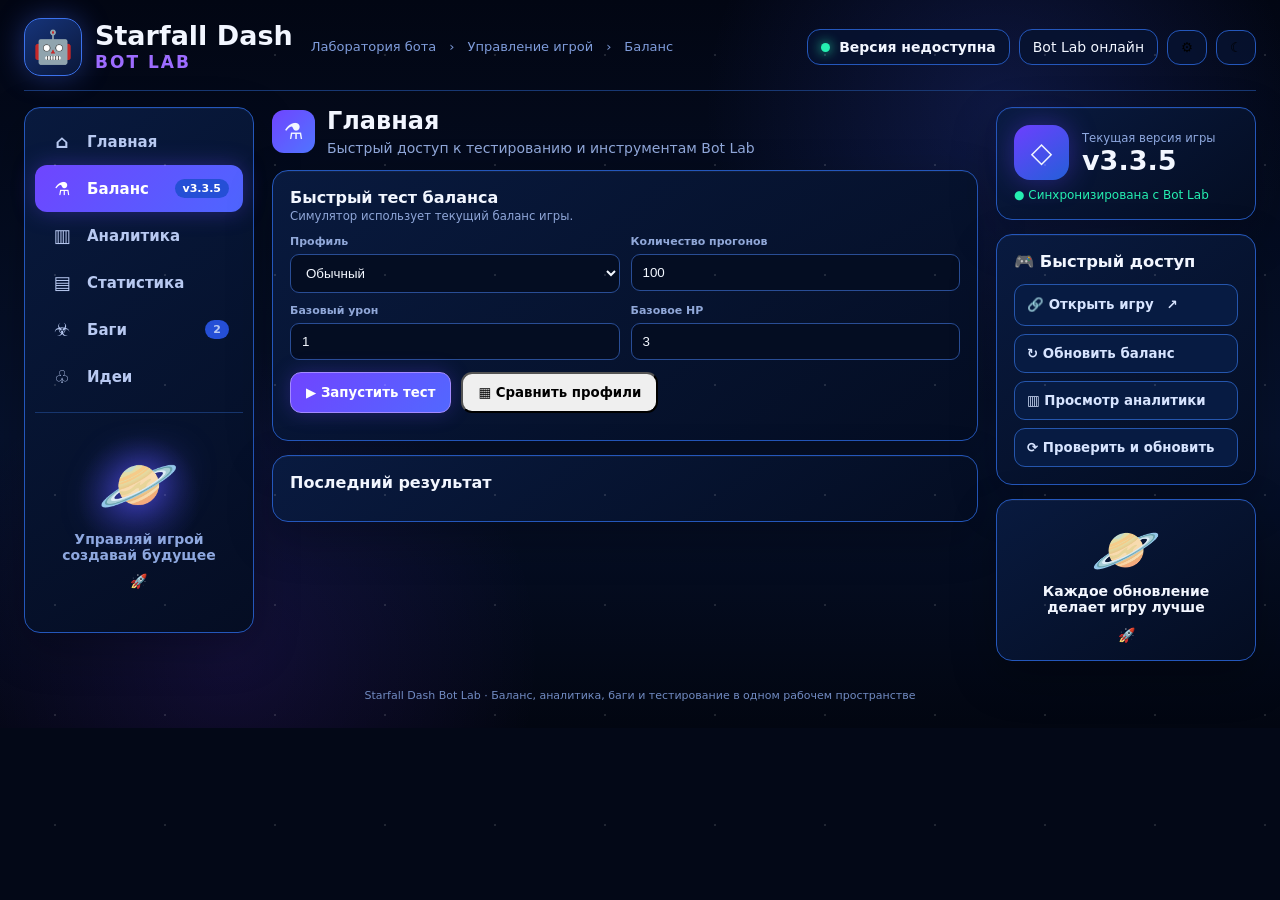
==== commit 9da6d947: "Fix Bot Lab simulator script rendering" ====
--- a/bot-lab/index.html
+++ b/bot-lab/index.html
@@ -15,7 +15,7 @@
   <button class="nav-btn" data-x="analytics"><span class="nav-icon">▥</span>Аналитика</button>
   <button class="nav-btn" data-x="stats"><span class="nav-icon">▤</span>Статистика</button>
   <button class="nav-btn" data-x="bugs"><span class="nav-icon">☣</span>Баги <span class="nav-count">2</span></button>
-  <button class="nav-btn" type="button" onclick="location.href='/ideas?token='+encodeURIComponent(t)"><span class="nav-icon">♧</span>Идеи</button>
+  <button class="nav-btn" type="button" onclick="location.href='ideas.html'"><span class="nav-icon">♧</span>Идеи</button>
   <div class="side-art"><div><div class="planet-art">🪐</div><b>Управляй игрой<br>создавай будущее</b><div style="margin-top:10px">🚀</div></div></div>
 </div></aside>
 <main class="workspace">
@@ -422,7 +422,7 @@
 load().then(()=>{
   let tab=sessionStorage.getItem('botLabTab');
   if(tab){sessionStorage.removeItem('botLabTab');document.querySelector('[data-x="'+tab+'"]')?.click()}
-})</script>function mulberry32(seed){
+})</script><script>function mulberry32(seed){
   let a=seed>>>0;
   return function(){a|=0;a=(a+0x6D2B79F5)|0;let t=Math.imul(a^a>>>15,1|a);t=(t+Math.imul(t^t>>>7,61|t))^t;return ((t^t>>>14)>>>0)/4294967296}
 }
@@ -518,7 +518,7 @@
   return result;
 }
 
-<script>
+</script><script>
 (function(){
 const BASE='../';
 const K={balance:'starfall.botlab.balance',bugs:'starfall.botlab.bugs',ideas:'starfall.botlab.ideas',analytics:'starfall.botlab.analytics',sessions:'starfall.botlab.sessions',updates:'starfall.botlab.updates'};
